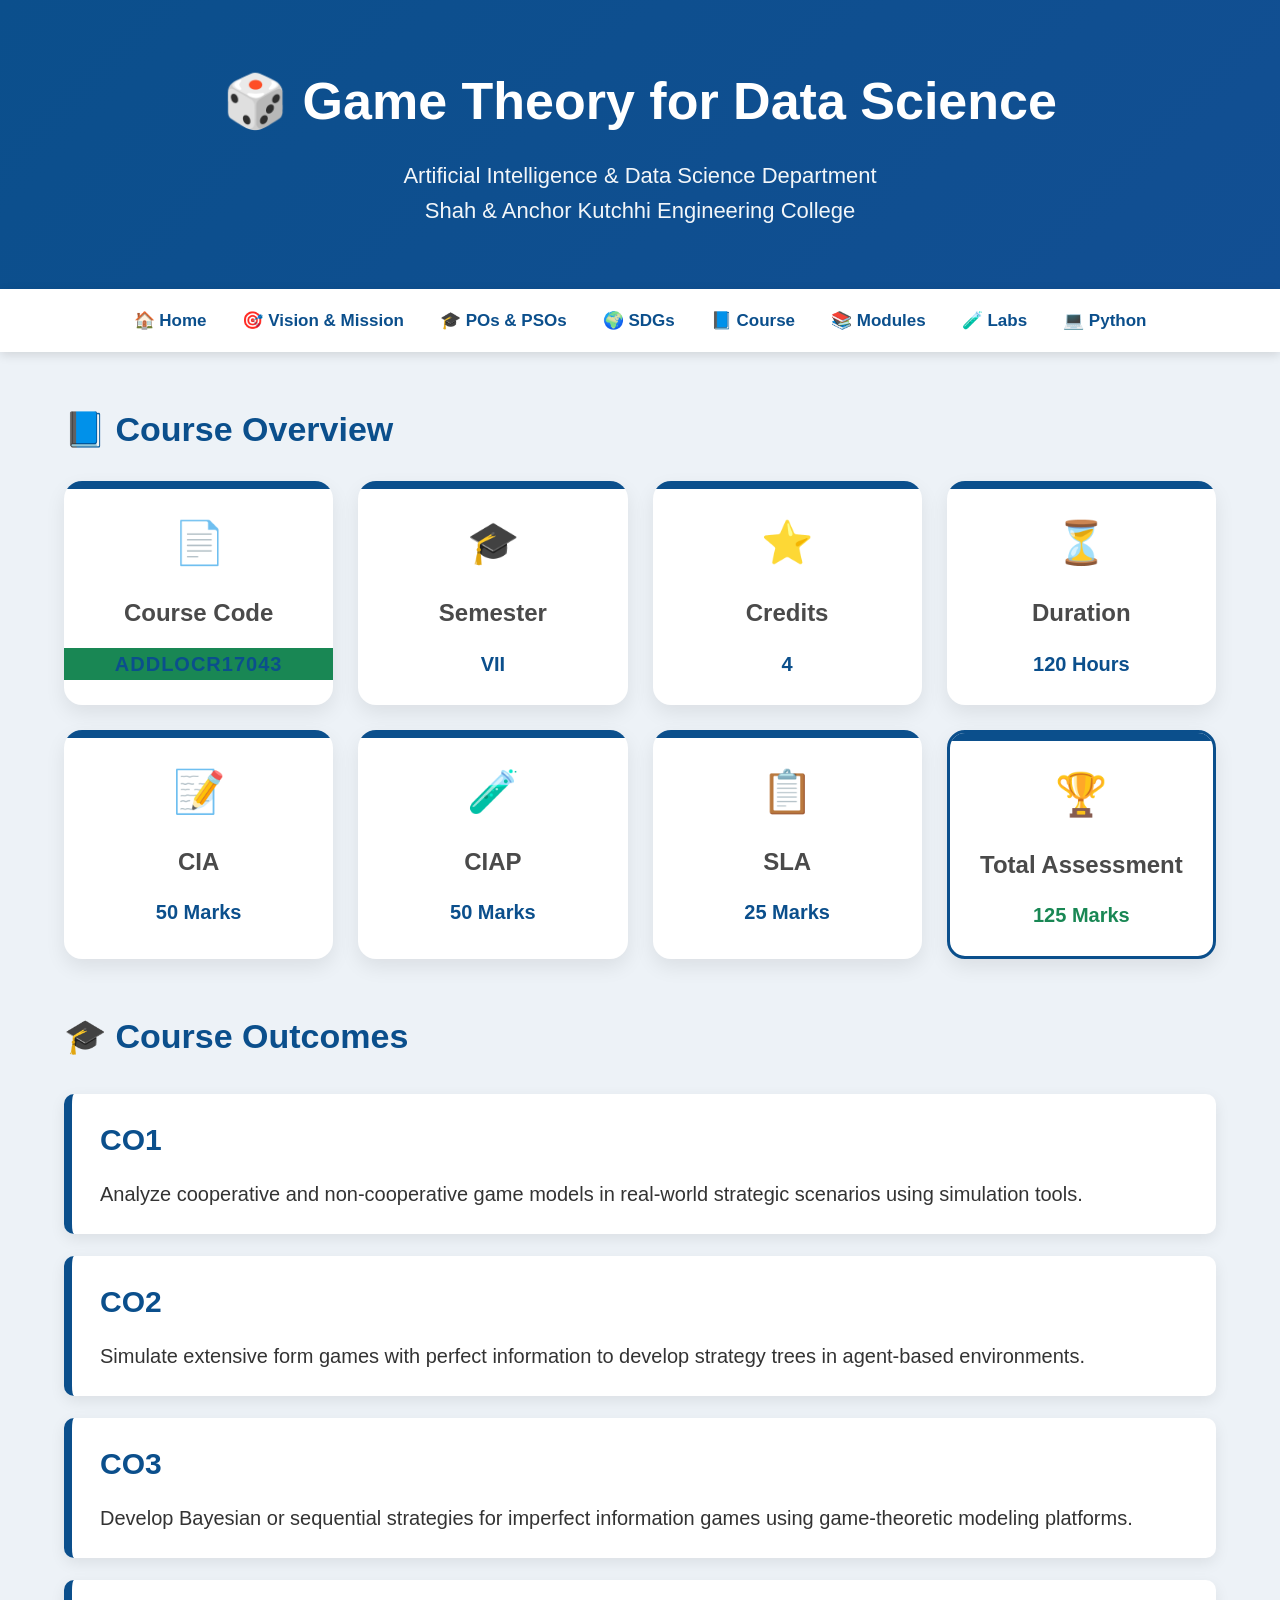
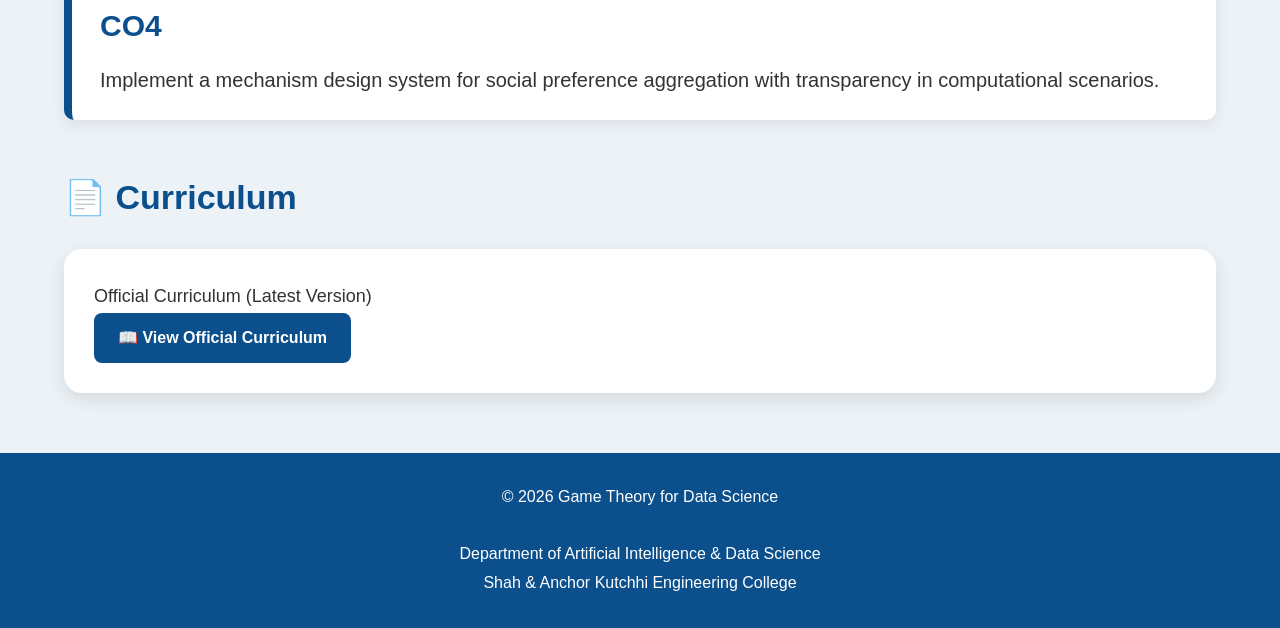
==== pages/course.html @ 29077335 "Initial GTDS Course Website" ====
<!DOCTYPE html>
<html lang="en">

<head>

    <meta charset="UTF-8">
    <meta name="viewport" content="width=device-width, initial-scale=1.0">

    <title>Course Information | Game Theory for Data Science</title>

    <link rel="stylesheet" href="../css/style.css">

</head>

<body>

<!-- ================= HEADER ================= -->
<header>

<div class="hero">

<h1>🎲 Game Theory for Data Science</h1>

<p>
Artificial Intelligence & Data Science Department
<br>
Shah & Anchor Kutchhi Engineering College
</p>

</div>

</header>

<!-- ================= NAVIGATION ================= -->
<nav>

<ul>

<li><a href="../index.html">🏠 Home</a></li>
<li><a href="vision.html">🎯 Vision & Mission</a></li>
<li><a href="outcomes.html">🎓 POs & PSOs</a></li>
<li><a href="sdgs.html">🌍 SDGs</a></li>
<li><a href="course.html">📘 Course</a></li>
<li><a href="modules.html">📚 Modules</a></li>
<li><a href="labs.html">🧪 Labs</a></li>
<li><a href="python.html">💻 Python</a></li>

</ul>

</nav>

<section>

<h2>📘 Course Overview</h2>

<div class="overview-grid">

    <div class="overview-card">
        <div class="card-top"></div>
        <div class="icon">📄</div>
        <div class="label">Course Code</div>
        <div class="value code">ADDLOCR17043</div>
    </div>

    <div class="overview-card">
        <div class="card-top"></div>
        <div class="icon">🎓</div>
        <div class="label">Semester</div>
        <div class="value number">VII</div>
    </div>

    <div class="overview-card">
        <div class="card-top"></div>
        <div class="icon">⭐</div>
        <div class="label">Credits</div>
        <div class="value number">4</div>
    </div>

<!-- SECOND ROW -->




    <div class="overview-card">
        <div class="card-top"></div>
        <div class="icon">⏳</div>
        <div class="label">Duration</div>
        <div class="value duration">120 Hours</div>
    </div>

    <div class="overview-card">
        <div class="card-top"></div>
        <div class="icon">📝</div>
        <div class="label">CIA</div>
        <div class="value assessment">50 Marks</div>
    </div>

    <div class="overview-card">
        <div class="card-top"></div>
        <div class="icon">🧪</div>
        <div class="label">CIAP</div>
        <div class="value assessment">50 Marks</div>
    </div>

    <div class="overview-card">
        <div class="card-top"></div>
        <div class="icon">📋</div>
        <div class="label">SLA</div>
        <div class="value assessment">25 Marks</div>
    </div>

    <div class="overview-card highlight">
        <div class="card-top"></div>
        <div class="icon">🏆</div>
        <div class="label">Total Assessment</div>
        <div class="value assessment">125 Marks</div>
    </div>

</div>

</section>




<!-- ================= COURSE OUTCOMES ================= -->
<section>

<h2>🎓 Course Outcomes</h2>

<div class="co-list">

<div class="co-item">

<h3>CO1</h3>

<p>
Analyze cooperative and non-cooperative game models in real-world strategic scenarios using simulation tools.
</p>

</div>

<div class="co-item">

<h3>CO2</h3>

<p>
Simulate extensive form games with perfect information to develop strategy trees in agent-based environments.
</p>

</div>

<div class="co-item">

<h3>CO3</h3>

<p>
Develop Bayesian or sequential strategies for imperfect information games using game-theoretic modeling platforms.
</p>

</div>

<div class="co-item">

<h3>CO4</h3>

<p>
Implement a mechanism design system for social preference aggregation with transparency in computational scenarios.
</p>

</div>

</div>

</section>

<!-- ================= CURRICULUM ================= -->

<section>

<h2>📄 Curriculum</h2>

<div class="content-card">

<p>
Official Curriculum (Latest Version)
</p>

<a href="https://sakec-my.sharepoint.com/personal/bhagyashreen814_sakec_onmicrosoft_com/_layouts/15/onedrive.aspx?id=%2Fpersonal%2Fbhagyashreen814%5Fsakec%5Fonmicrosoft%5Fcom%2FDocuments%2FFinal%20Syllabus%20%5FNEP%5F2025%2D2026%2FNBA%20Syllabus%20Year%20wise%2FUG%5F2023%2D2027%2F23%20June%5FUpdated%5F2023%2D2027%20Batch%5Ffinal%2Epdf&parent=%2Fpersonal%2Fbhagyashreen814%5Fsakec%5Fonmicrosoft%5Fcom%2FDocuments%2FFinal%20Syllabus%20%5FNEP%5F2025%2D2026%2FNBA%20Syllabus%20Year%20wise%2FUG%5F2023%2D2027&ga=1"
target="_blank"
class="btn">

📖 View Official Curriculum

</a>

</div>

</section>


<!-- ================= FOOTER ================= -->

<footer>

<p>

© 2026 Game Theory for Data Science

<br><br>

Department of Artificial Intelligence & Data Science

<br>

Shah & Anchor Kutchhi Engineering College

</p>

</footer>

</body>

</html>
---- css/style.css ----
/* =======================================================
   GTDS Course Portal
   Author : Ms. Jignasha A. S.
======================================================= */

*{
    margin:0;
    padding:0;
    box-sizing:border-box;
    font-family:"Segoe UI",Tahoma,Geneva,Verdana,sans-serif;
}

html{
    scroll-behavior:smooth;
}

body{
    background:#edf2f7;
    color:#333;
    line-height:1.6;
}

/*========================================================
HEADER
========================================================*/

header{
    background:linear-gradient(135deg,#0b4f8c,#124f93);
    color:white;
    text-align:center;
    padding:60px 20px;
}

.hero h1{
    font-size:52px;
    margin-bottom:15px;
}

.hero p{
    font-size:22px;
    opacity:.95;
}

/*========================================================
NAVIGATION
========================================================*/

nav{
    background:white;
    position:sticky;
    top:0;
    z-index:999;
    box-shadow:0 3px 10px rgba(0,0,0,.12);
}

nav ul{
    display:flex;
    justify-content:center;
    align-items:center;
    flex-wrap:wrap;
    list-style:none;
}

nav li{
    margin:18px;
}

nav a{
    color:#0b4f8c;
    text-decoration:none;
    font-weight:600;
    font-size:17px;
    transition:.3s;
}

nav a:hover{
    color:#198754;
}

/*========================================================
SECTIONS
========================================================*/

section{
    width:90%;
    max-width:1300px;
    margin:50px auto;
}

section h2{
    color:#0b4f8c;
    margin-bottom:25px;
    font-size:34px;
}

/*========================================================
WELCOME
========================================================*/

.welcome{

    background:white;

    border-radius:18px;

    padding:35px;

    box-shadow:0 6px 18px rgba(0,0,0,.12);

}

.welcome p{

    font-size:20px;

    margin-top:15px;

}

/*========================================================
CARDS
========================================================*/

.cards{

    display:grid;

    grid-template-columns:repeat(auto-fit,minmax(280px,1fr));

    gap:25px;

}

.card{

    background:white;

    border-radius:18px;

    padding:30px;

    box-shadow:0 5px 18px rgba(0,0,0,.12);

    transition:.3s;

}

.card:hover{

    transform:translateY(-8px);

}

.card h3{

    color:#0b4f8c;

    margin-bottom:15px;

    font-size:26px;

}

.card p{

    margin-bottom:25px;

    font-size:17px;

    line-height:1.7;

}

/*========================================================
BUTTONS
========================================================*/

.btn{

    display:inline-block;

    background:#0b4f8c;

    color:white;

    text-decoration:none;

    padding:12px 24px;

    border-radius:8px;

    transition:.3s;

    font-weight:600;

}

.btn:hover{

    background:#06345d;

}

/*========================================================
LATEST UPDATES
========================================================*/

.updates{

    background:white;

    border-radius:18px;

    padding:35px;

    box-shadow:0 5px 18px rgba(0,0,0,.12);

}

.updates ul{

    margin-left:25px;

}

.updates li{

    margin:15px 0;

    font-size:19px;

}

/*========================================================
FOOTER
========================================================*/

footer{

    background:#0b4f8c;

    color:white;

    text-align:center;

    padding:30px;

    margin-top:60px;

}

footer p{

    line-height:1.8;

}

/*========================================================
RESPONSIVE
========================================================*/

@media(max-width:900px){

.hero h1{

    font-size:36px;

}

.hero p{

    font-size:18px;

}

nav ul{

    flex-direction:column;

}

nav li{

    margin:12px;

}

section{

    width:95%;

}

section h2{

    font-size:28px;

}

.card{

    padding:22px;

}

}

/*==========================================
Course Overview
==========================================*/

.overview-grid{

    display:grid;

    grid-template-columns:repeat(4,1fr);

    gap:25px;

}

@media(max-width:1000px){

    .overview-grid{

        grid-template-columns:repeat(2,1fr);

    }

}

@media(max-width:650px){

    .overview-grid{

        grid-template-columns:1fr;

    }

}


.overview-card{

    background:#fff;

    border-radius:18px;

    overflow:hidden;

    box-shadow:0 8px 20px rgba(0,0,0,0.08);

    transition:0.3s;

    text-align:center;

    padding-bottom:25px;

}

.overview-card:hover{

    transform:translateY(-8px);

    box-shadow:0 15px 35px rgba(0,0,0,0.18);

}

.card-top{

    height:8px;

    background:#0b4f8c;

}

.icon{

    font-size:42px;

    margin-top:20px;

}


.label{

    margin-top:18px;

    font-size:24px;

    font-weight:600;

    color:#4a4a4a;

}

.value{

    margin-top:15px;

    font-size:30px;

    font-weight:700;

    color:#0b4f8c;

    word-break:break-word;

    overflow-wrap:break-word;

}

.highlight{

    border:3px solid #0b4f8c;

}

.highlight .value{

    color:#198754;

}

/*==========================================
Value Sizes
==========================================*/
.code{

    font-size:20px;

    letter-spacing:1px;

}
.number{

    font-size:20px;

}

.duration{

    font-size:20px;

}
.assessment{

    font-size:20px;

}


/*==========================================
Content Cards
==========================================*/

.content-card{

    background:#ffffff;

    padding:30px;

    border-radius:18px;

    box-shadow:0 6px 18px rgba(0,0,0,0.10);

}

/* Paragraphs */

.content-card p{

    text-align:justify;

    text-justify:inter-word;

    font-size:18px;

    line-height:1.9;

}

/* Lists */

.content-card ul,
.content-card ol{

    margin-left:28px;

}

.content-card li{

    text-align:justify;

    text-justify:inter-word;

    font-size:18px;

    line-height:1.9;

    margin-bottom:12px;

}


/*========================================================
Accordion (POs & PSOs)
========================================================*/

details{

    background:white;

    margin-bottom:18px;

    border-radius:12px;

    box-shadow:0 5px 15px rgba(0,0,0,.10);

    overflow:hidden;

}

summary{

    cursor:pointer;

    padding:18px 25px;

    font-size:22px;

    font-weight:600;

    color:#0b4f8c;

    background:#f8f9fb;

    list-style:none;

}

summary::-webkit-details-marker{

    display:none;

}

summary::after{

    content:"+";

    float:right;

    font-size:28px;

    font-weight:bold;

}

details[open] summary::after{

    content:"−";

}

details p{

    padding:25px;

    font-size:18px;

    line-height:1.8;

    text-align:justify;

}


/*========================================================
Course Outcomes
========================================================*/

.co-list{

    display:flex;

    flex-direction:column;

    gap:22px;

    margin-top:30px;

}

.co-item{

    background:#ffffff;

    border-left:8px solid #0b4f8c;

    border-radius:10px;

    padding:22px 28px;

    box-shadow:0 5px 15px rgba(0,0,0,0.08);

    transition:0.3s;

}

.co-item:hover{

    transform:translateX(8px);

    box-shadow:0 8px 20px rgba(0,0,0,0.12);

}

.co-item h3{

    color:#0b4f8c;

    font-size:30px;

    margin-bottom:12px;

}

.co-item p{

    font-size:20px;

    line-height:1.8;

    text-align:justify;

}


/*==========================================
MODULES
==========================================*/

.module-card{

background:#fff;

border-radius:18px;

overflow:hidden;

box-shadow:0 8px 18px rgba(0,0,0,.10);

margin-bottom:35px;

}

.module-header{

background:#0b4f8c;

color:#fff;

padding:18px 25px;

display:flex;

justify-content:space-between;

align-items:center;

flex-wrap:wrap;

}

.module-title{

font-size:28px;

font-weight:700;

}

.module-info{

display:flex;

gap:20px;

font-weight:600;

}

.module-subtitle{

padding:18px 25px;

font-size:22px;

font-weight:600;

color:#0b4f8c;

border-bottom:2px solid #e5e5e5;

}

.module-grid{

display:grid;

grid-template-columns:1fr 1fr;

gap:0;

}

.module-column{

padding:25px;

}

.module-column:first-child{

border-right:2px solid #ececec;

}

.module-column h4{

color:#0b4f8c;

margin-bottom:18px;

font-size:23px;

}

.module-column ol,
.module-column ul{

padding-left:22px;

}

.module-column li{

margin-bottom:10px;

line-height:1.7;

text-align:justify;

}

@media(max-width:900px){

.module-grid{

grid-template-columns:1fr;

}

.module-column:first-child{

border-right:none;

border-bottom:2px solid #ececec;

}

}


/*==========================================
LAB TABLE
==========================================*/

.table-container{

overflow-x:auto;

margin-top:30px;

}

.lab-table{

width:100%;

border-collapse:collapse;

background:white;

border-radius:15px;

overflow:hidden;

box-shadow:0 8px 18px rgba(0,0,0,.10);

}

.lab-table thead{

background:#0b4f8c;

color:white;

}

.lab-table th{

padding:18px;

font-size:18px;

}

.lab-table td{

padding:16px;

border-bottom:1px solid #e8e8e8;

vertical-align:middle;

}

.lab-table tbody tr{

transition:.25s;

}

.lab-table tbody tr:hover{

background:#eef6ff;

}

.lab-table td:nth-child(1){

text-align:center;

font-weight:bold;

width:70px;

}

.lab-table td:nth-child(3){

text-align:center;

font-weight:bold;

color:#0b4f8c;

width:90px;

}

.table-btn{

display:inline-block;

padding:8px 18px;

background:#0b4f8c;

color:white;

text-decoration:none;

border-radius:8px;

font-weight:600;

transition:.3s;

}

.table-btn:hover{

background:#06345d;

}

.code{

background:#198754;

}

.code:hover{

background:#0f6d43;

}



/*========================================================
QUICK ACCESS MARQUEE
========================================================*/

.quick-marquee{

overflow:hidden;

width:100%;

padding:15px 0;

}

.quick-track{

display:flex;

gap:25px;

width:max-content;

animation:scrollCards 35s linear infinite;

}

.quick-track:hover{

animation-play-state:paused;

}

.quick-track .card{

min-width:320px;

max-width:320px;

flex-shrink:0;

}

@keyframes scrollCards{

0%{

transform:translateX(0);

}

100%{

transform:translateX(-50%);

}

}


/*========================================================
NOTES PAGE
========================================================*/

.notes-intro{

    font-size:18px;

    text-align:justify;

    margin-bottom:35px;

    line-height:1.8;

    color:#444;

}

/* Module title */

.card h3{

    color:#0b4f8c;

    margin-bottom:15px;

}

/* Module description */

.card p{

    text-align:justify;

    margin-bottom:25px;

    line-height:1.7;

}

/* Buttons inside Notes page */

.card .btn{

    margin-right:10px;

    margin-top:10px;

}

/* Download button */

.download{

    background:#198754;

}

.download:hover{

    background:#146c43;

}
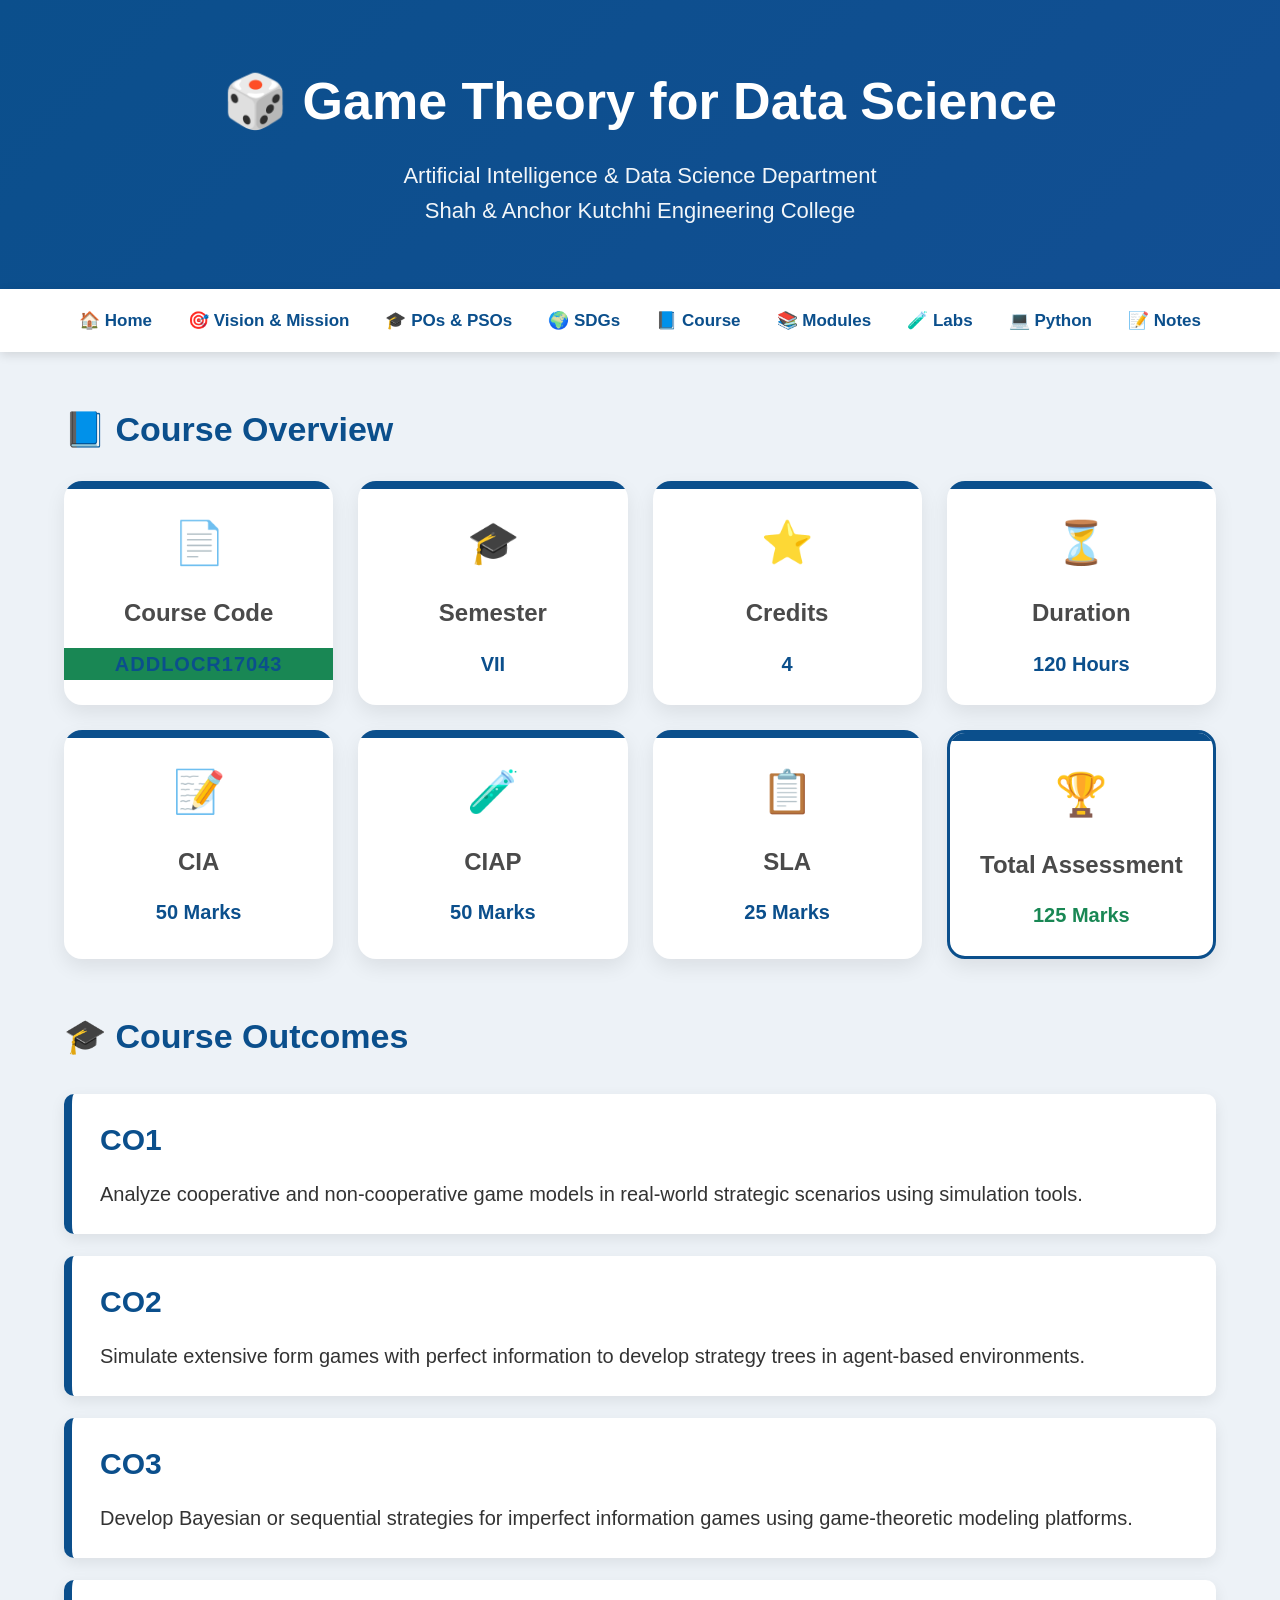
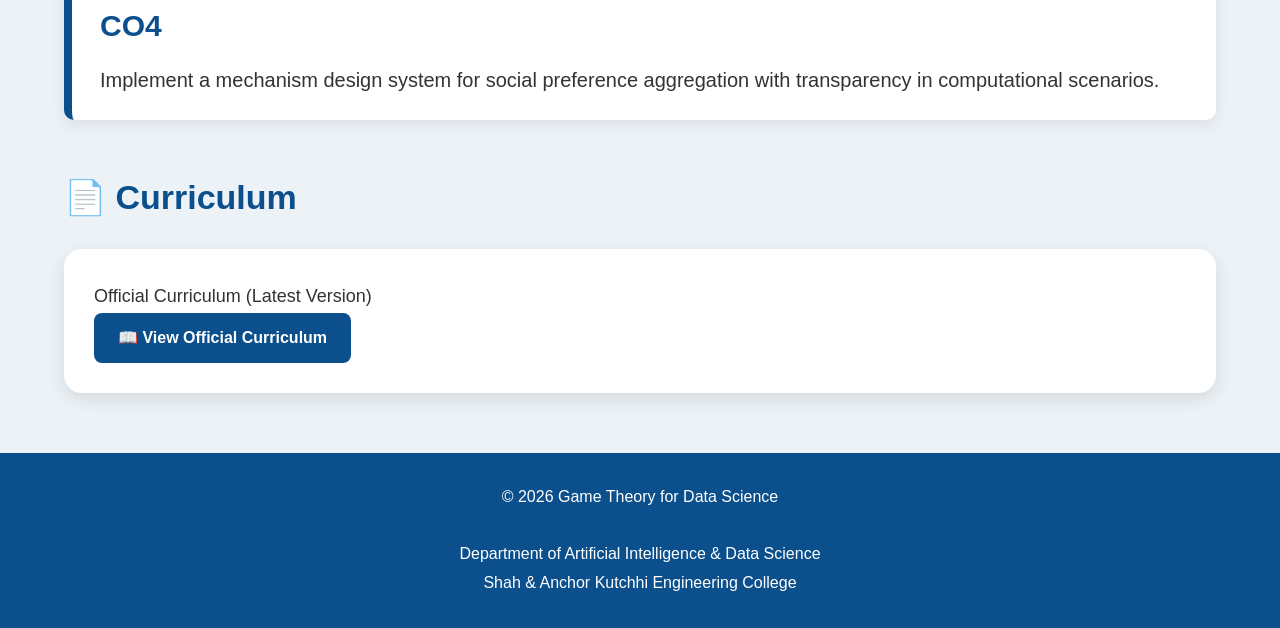
==== commit 21ad0755: "Added Notes tab to all pages" ====
--- a/pages/course.html
+++ b/pages/course.html
@@ -44,6 +44,8 @@
 <li><a href="modules.html">📚 Modules</a></li>
 <li><a href="labs.html">🧪 Labs</a></li>
 <li><a href="python.html">💻 Python</a></li>
+<li><a href="notes.html">📝 Notes</a></li>
+
 
 </ul>
 
